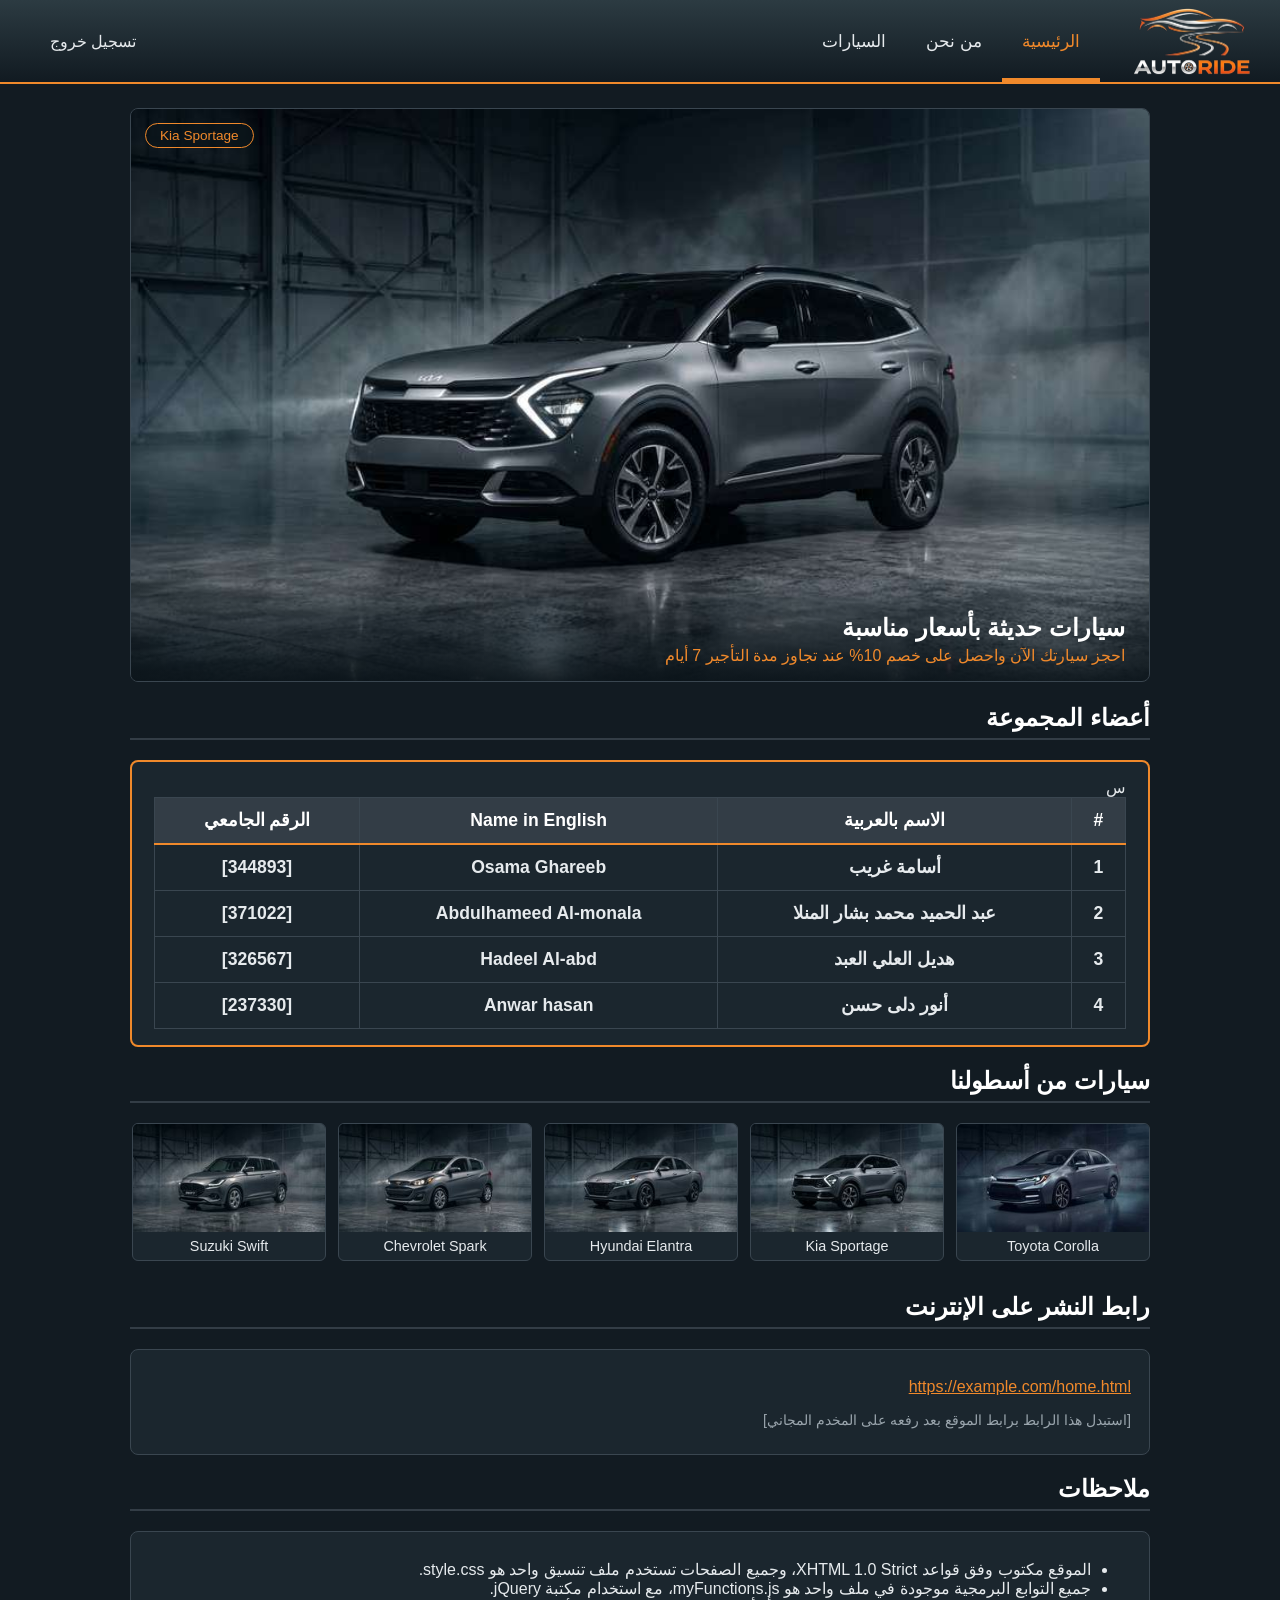
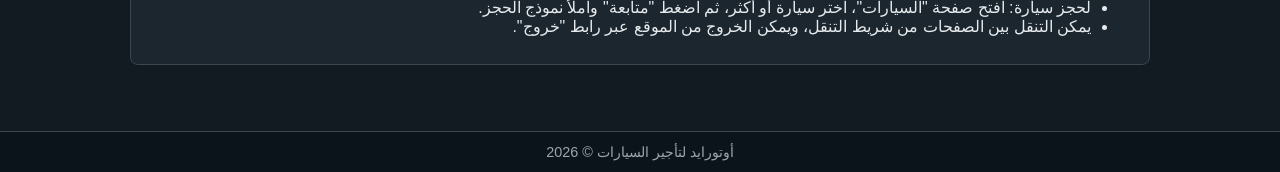
==== index.html @ a2c0703b "Add files via upload" ====
<!DOCTYPE html PUBLIC "-//W3C//DTD XHTML 1.0 Strict//EN" "http://www.w3.org/TR/xhtml1/DTD/xhtml1-strict.dtd">
<html xmlns="http://www.w3.org/1999/xhtml" xml:lang="ar" lang="ar" dir="rtl">
<head>
  <meta http-equiv="Content-Type" content="text/html; charset=utf-8" />
  <title>الصفحة الرئيسية - AUTORIDE</title>
  <link rel="stylesheet" type="text/css" href="style.css" />
  <script type="text/javascript" src="jquery.min.js"></script>
  <script type="text/javascript" src="myFunctions.js"></script>
</head>
<body>
  <div id="nav">
    <a href="home.html" class="logo-link"><img src="images/logo.png" alt="Auto- AUTORIDE" width="120" height="69" /></a>
    <ul>
      <li><a href="home.html" class="active">الرئيسية</a></li>
      <li><a href="AboutUs.html">من نحن</a></li>
      <li><a href="Cars.html">السيارات</a></li>
    </ul>
    <div class="nav-actions">
      <a href="#" id="exitLink" class="exit-link">تسجيل خروج</a>
    </div>
  </div>

  <div id="content">
    <div class="hero">
      <img id="heroImg" src="images/hero-sportage.jpg" alt="Kia Sportage" width="900" height="506" />
      <span id="heroBadge" class="hero-badge">Kia Sportage</span>
      <div class="hero-text">
        <p class="hero-title">سيارات حديثة بأسعار مناسبة</p>
        <p class="hero-sub">احجز سيارتك الآن واحصل على خصم 10% عند تجاوز مدة التأجير 7 أيام</p>
      </div>
    </div>

    <h2>أعضاء المجموعة</h2>
    <div class="box members">
      <table>
        <tr>
          <th>#</th>
          <th>الاسم بالعربية</th>
          <th>Name in English</th>
          <th>الرقم الجامعي</th>
        </tr>
        <tr>
          <td>1</td>
          <td>أسامة غريب</td>
          <td>Osama Ghareeb</td>
          <td>[344893]</td>
        </tr>
        <tr>
          <td>2</td>
          <td>عبد الحميد محمد بشار المنلا</td>
          <td>Abdulhameed Al-monala</td>
          <td>[371022]</td>
        </tr>
        <tr>
          <td>3</td>
          <td>هديل العلي العبد</td>
          <td>Hadeel Al-abd</td>
          <td>[326567]</td>
        </tr>
        <tr>
          <td>4</td>
          <td>أنور دلى حسن</td>
          <td>Anwar hasan</td>
          <td>[237330]</td>
        </tr>س
      </table>
    </div>

    <h2>سيارات من أسطولنا</h2>
    <div class="gallery">
      <a href="Cars.html"><img src="images/corolla-s.jpg" alt="Toyota Corolla" width="192" height="108" /><span>Toyota Corolla</span></a>
      <a href="Cars.html"><img src="images/sportage-s.jpg" alt="Kia Sportage" width="192" height="108" /><span>Kia Sportage</span></a>
      <a href="Cars.html"><img src="images/elantra-s.jpg" alt="Hyundai Elantra" width="192" height="108" /><span>Hyundai Elantra</span></a>
      <a href="Cars.html"><img src="images/spark-s.jpg" alt="Chevrolet Spark" width="192" height="108" /><span>Chevrolet Spark</span></a>
      <a href="Cars.html"><img src="images/swift-s.jpg" alt="Suzuki Swift" width="192" height="108" /><span>Suzuki Swift</span></a>
    </div>
    <div class="clear"></div>

    <h2>رابط النشر على الإنترنت</h2>
    <div class="box">
      <p><a href="https://example.com/home.html" id="publishLink">https://example.com/home.html</a></p>
      <p class="note">[استبدل هذا الرابط برابط الموقع بعد رفعه على المخدم المجاني]</p>
    </div>

    <h2>ملاحظات</h2>
    <div class="box">
      <ul>
        <li>الموقع مكتوب وفق قواعد XHTML 1.0 Strict، وجميع الصفحات تستخدم ملف تنسيق واحد هو style.css.</li>
        <li>جميع التوابع البرمجية موجودة في ملف واحد هو myFunctions.js، مع استخدام مكتبة jQuery.</li>
        <li>لحجز سيارة: افتح صفحة "السيارات"، اختر سيارة أو أكثر، ثم اضغط "متابعة" واملأ نموذج الحجز.</li>
        <li>يمكن التنقل بين الصفحات من شريط التنقل، ويمكن الخروج من الموقع عبر رابط "خروج".</li>
      </ul>
    </div>
  </div>

  <div id="footer">
    أوتورايد لتأجير السيارات &#169; 2026
  </div>
</body>
</html>
---- style.css ----
:root {
  --bg-darkest: #0b141a;      
  --bg-dark: #121b22;
  --panel-color: #1b262e;    
  --steel-color: #333d46;    
  --steel-light: #5c656e;     
  --text-color: #e6eaed;
  --muted-color: #9aa5ad;
  --accent-color: #f0892b;    
  --accent-strong: #d6610a;   
  --page-bg: #121b22;        
  --nav-top: #2c3b42;         
  --nav-bottom: #111a21;      
  --border-color: #3a4650;
  --error-color: #ff8a76;
  --ok-color: #86d993;
  --input-text-color: #f1f4f6;
  --input-bg-color: #0f171d;
}

body, table, input, button, legend, label, select, textarea {
  font-family: Tahoma, "Segoe UI", Arial, sans-serif;
  font-size: 16px;
}

body {
  margin: 0;
  padding: 0;
  color: var(--text-color);
  direction: rtl;
  text-align: right;
  background-color: var(--page-bg);
}

a {
  color: var(--accent-color);
}
input[type="text"] {
  color: var(--input-text-color);
  background-color: var(--input-bg-color);
  border: 1px solid var(--border-color);
  border-radius: 4px;
  padding: 7px 10px;
  width: 260px;
}
input[type="text"]:focus {
  outline: 2px solid var(--accent-color);
}

input.invalid {
  border-color: var(--error-color);
  background-color: #2a1713;
}

input[type="checkbox"] {
  accent-color: #f0892b;
}


#nav {
  display: flex;
  align-items: center;
  height: 84px;
  padding: 0 28px;
  box-sizing: border-box;
  background-color: var(--nav-bottom);
  background-image: linear-gradient(180deg, var(--nav-top), var(--nav-bottom));
  border-bottom: 2px solid var(--accent-color);
}

#nav a.logo-link {
  display: block;
  margin-left: 32px;
  line-height: 0;
}

#nav img {
  display: block;
  width: 120px;
  height: 69px;
}

#nav ul {
  list-style: none;
  margin: 0;
  padding: 0;
  display: flex;
  align-self: stretch;
}

#nav li {
  display: flex;
}

#nav li a {
  display: flex;
  align-items: center;
  padding: 0 20px;
  color: var(--text-color);
  text-decoration: none;
  font-size: 1.05em;
}

#nav li a:hover {
  background-color: rgba(255, 255, 255, 0.06);
}

#nav li a.active {
  color: var(--accent-color);
  box-shadow: inset 0 -4px 0 var(--accent-color), 0 2px 0 var(--accent-color);
}

#nav div.nav-actions {
  margin-right: auto;
  display: flex;
  align-items: center;
}

#nav a.exit-link {
  color: var(--text-color);
  text-decoration: none;
  margin-left: 22px;
}

#nav a.exit-link:hover {
  color: var(--accent-color);
}

#content {
  max-width: 1020px;
  margin: 24px auto;
  padding: 0 40px 24px 40px;
}

#footer {
  text-align: center;
  color: var(--muted-color);
  background-color: var(--bg-darkest);
  border-top: 1px solid var(--border-color);
  padding: 12px;
  font-size: 0.9em;
}

h2 {
  color: #ffffff;
  border-bottom: 2px solid var(--steel-color);
  padding-bottom: 6px;
}

h2:first-child {
  margin-top: 0;
}

.box {
  background-color: var(--panel-color);
  border: 1px solid var(--border-color);
  border-radius: 8px;
  padding: 12px 18px;
  margin-bottom: 18px;
}

.note {
  color: var(--muted-color);
  font-size: 0.9em;
}


.hero {
  position: relative;
  margin-bottom: 22px;
  border: 1px solid var(--border-color);
  border-radius: 8px;
  overflow: hidden;
  background-color: var(--bg-darkest);
}

.hero img {
  display: block;
  width: 100%;
  height: auto;
}

.hero div.hero-text {
  position: absolute;
  right: 0;
  bottom: 0;
  left: 0;
  padding: 40px 24px 16px 24px;
  background-image: linear-gradient(0deg, rgba(11, 20, 26, 0.95), rgba(11, 20, 26, 0));
}

.hero .hero-title {
  margin: 0;
  font-size: 1.5em;
  font-weight: bold;
  color: #ffffff;
}

.hero .hero-sub {
  margin: 4px 0 0 0;
  color: var(--accent-color);
}

.hero span.hero-badge {
  position: absolute;
  top: 14px;
  left: 14px;
  padding: 4px 14px;
  border-radius: 14px;
  background-color: rgba(11, 20, 26, 0.72);
  border: 1px solid var(--accent-color);
  color: var(--accent-color);
  font-size: 0.85em;
}

div.members {
  border: 2px solid var(--accent-color);
  padding: 16px 22px;
}

div.members table {
  font-size: 1.1em;
}

div.members th, div.members td {
  padding: 12px;
}

div.members td {
  font-weight: bold;
}

div.gallery {
  overflow: hidden;
}

div.gallery a {
  float: right;
  width: 192px;
  margin: 0 0 12px 12px;
  text-decoration: none;
  color: var(--text-color);
  text-align: center;
  font-size: 0.9em;
  background-color: var(--panel-color);
  border: 1px solid var(--border-color);
  border-radius: 6px;
  overflow: hidden;
}

div.gallery a:last-child {
  margin-left: 0;
}

div.gallery a:hover {
  border-color: var(--accent-color);
}

div.gallery img {
  display: block;
  width: 192px;
  height: 108px;
}

div.gallery span {
  display: block;
  padding: 6px 4px;
}

img.about-img {
  float: left;
  margin: 0 16px 8px 0;
  border: 1px solid var(--border-color);
  border-radius: 6px;
}

div.clear {
  clear: both;
}

table {
  border-collapse: collapse;
  width: 100%;
  background-color: var(--panel-color);
}

th, td {
  border: 1px solid var(--border-color);
  padding: 8px;
  text-align: center;
}

th {
  background-color: var(--steel-color);
  color: #ffffff;
  border-bottom: 2px solid var(--accent-color);
}

#carsTable tr:hover td {
  background-color: #212d36;
}

tr.details-row {
  display: none;
}

tr.details-row td {
  background-color: var(--bg-dark);
  text-align: right;
  border-right: 4px solid var(--accent-color);
}

ul.details-list {
  margin: 0;
  padding: 0 20px;
}

img.car {
  display: block;
  margin: 0 auto;
  border-radius: 4px;
}


fieldset {
  border: 1px solid var(--border-color);
  border-radius: 8px;
  margin-bottom: 16px;
  padding: 12px 16px;
  background-color: var(--panel-color);
}

legend {
  color: var(--accent-color);
  font-weight: bold;
  padding: 0 8px;
}

div.row {
  margin: 10px 0;
}

div.row label {
  display: inline-block;
  min-width: 150px;
  font-weight: bold;
}

.hint {
  color: var(--muted-color);
  font-size: 0.85em;
}

span.error {
  color: var(--error-color);
  font-size: 0.9em;
  margin-right: 8px;
}

#selectMsg {
  color: var(--error-color);
  margin-right: 10px;
}

#bookingForm {
  display: none;
  margin-top: 20px;
}

button {
  background-color: var(--accent-color);
  color: var(--bg-darkest);
  font-weight: bold;
  border: none;
  border-radius: 4px;
  padding: 9px 26px;
  cursor: pointer;
}

button:hover {
  background-color: #ff9f45;
}

ul.chosen {
  margin: 4px 0 0 0;
  padding: 0 20px;
}


div.overlay {
  display: none;
  position: fixed;
  top: 0;
  right: 0;
  bottom: 0;
  left: 0;
  background-color: rgba(5, 9, 12, 0.78);
  z-index: 100;
}

div.modal {
  background-color: var(--panel-color);
  border: 1px solid var(--accent-color);
  max-width: 620px;
  margin: 60px auto;
  padding: 18px 24px;
  border-radius: 8px;
  max-height: 80%;
  overflow: auto;
}

div.modal h2 {
  margin-top: 0;
}

tr.total-row td {
  font-weight: bold;
  background-color: var(--steel-color);
}

tr.final-row td {
  font-weight: bold;
  background-color: #0f171d;
  color: var(--accent-color);
  font-size: 1.1em;
}

div.goodbye {
  text-align: center;
  margin: 120px auto;
  font-size: 1.4em;
}
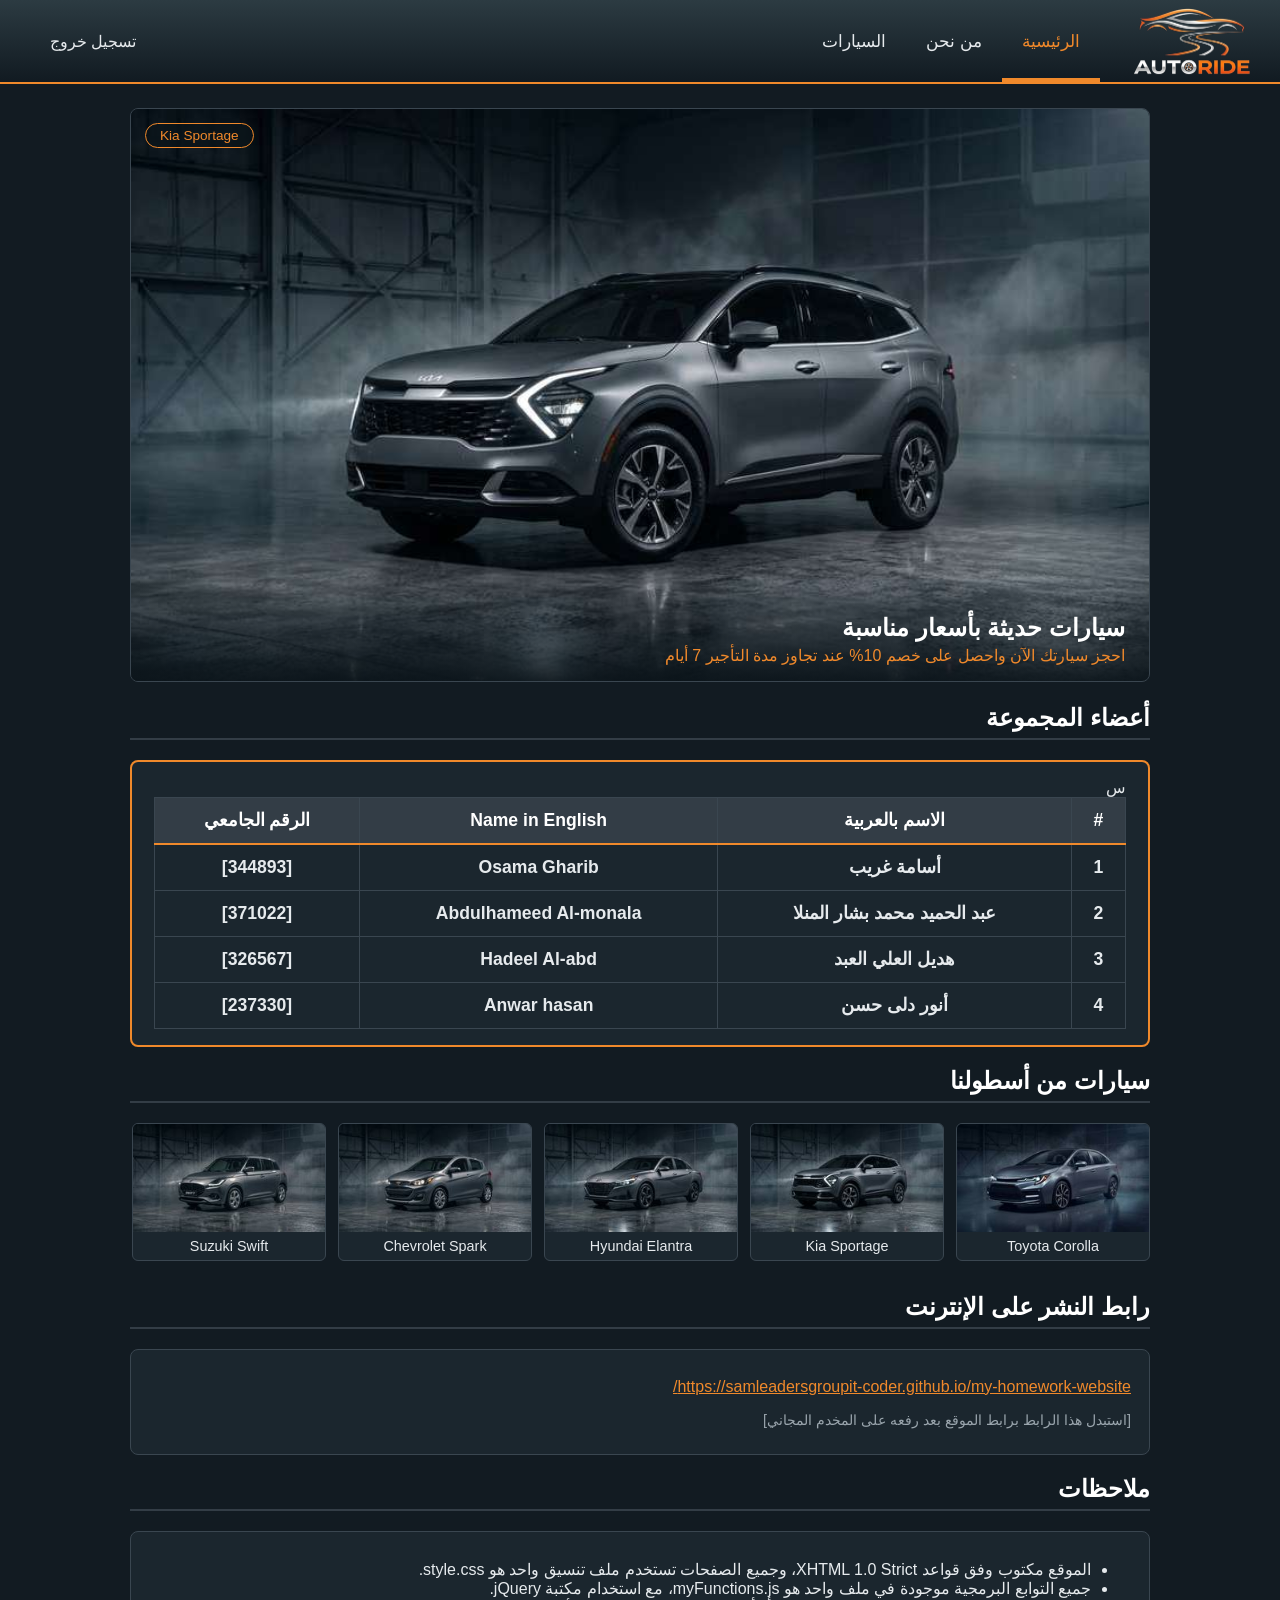
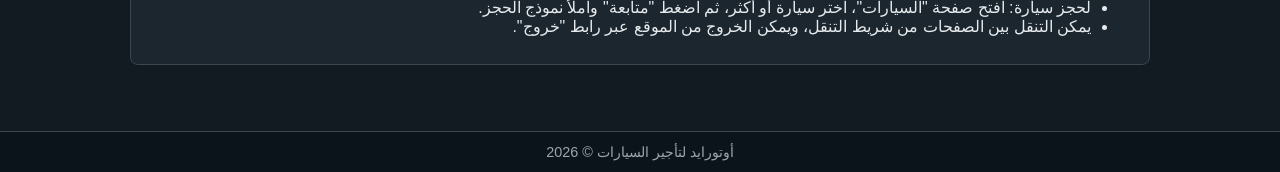
==== commit 09614568: "index.html" ====
--- a/index.html
+++ b/index.html
@@ -42,7 +42,7 @@
         <tr>
           <td>1</td>
           <td>أسامة غريب</td>
-          <td>Osama Ghareeb</td>
+          <td>Osama Gharib</td>
           <td>[344893]</td>
         </tr>
         <tr>
@@ -78,7 +78,7 @@
 
     <h2>رابط النشر على الإنترنت</h2>
     <div class="box">
-      <p><a href="https://example.com/home.html" id="publishLink">https://example.com/home.html</a></p>
+      <p><a href="https://samleadersgroupit-coder.github.io/my-homework-website/" id="publishLink">https://samleadersgroupit-coder.github.io/my-homework-website/</a></p>
       <p class="note">[استبدل هذا الرابط برابط الموقع بعد رفعه على المخدم المجاني]</p>
     </div>
 
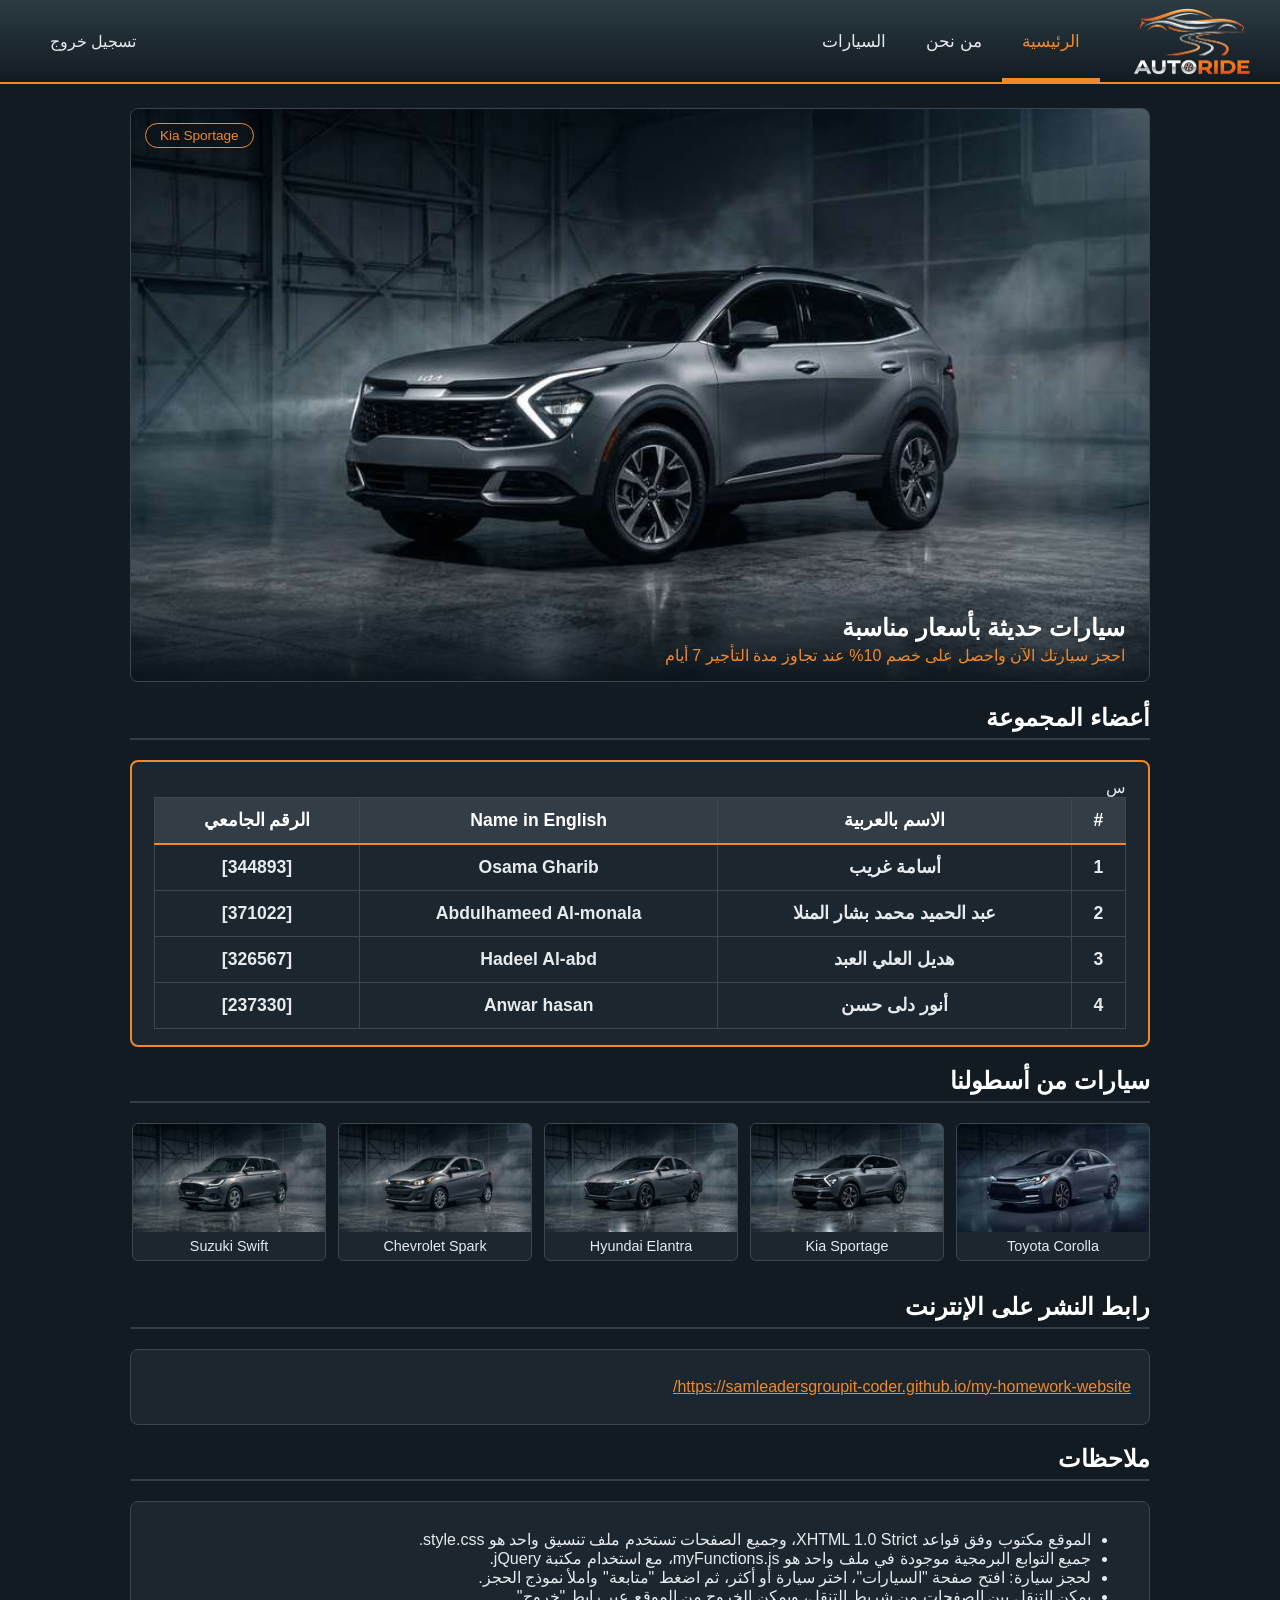
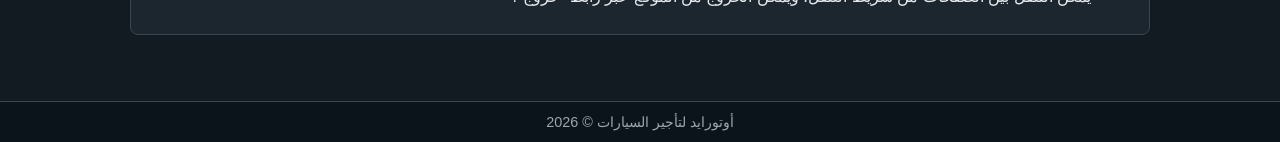
==== commit 726aed20: "index.html" ====
--- a/index.html
+++ b/index.html
@@ -79,7 +79,6 @@
     <h2>رابط النشر على الإنترنت</h2>
     <div class="box">
       <p><a href="https://samleadersgroupit-coder.github.io/my-homework-website/" id="publishLink">https://samleadersgroupit-coder.github.io/my-homework-website/</a></p>
-      <p class="note">[استبدل هذا الرابط برابط الموقع بعد رفعه على المخدم المجاني]</p>
     </div>
 
     <h2>ملاحظات</h2>
